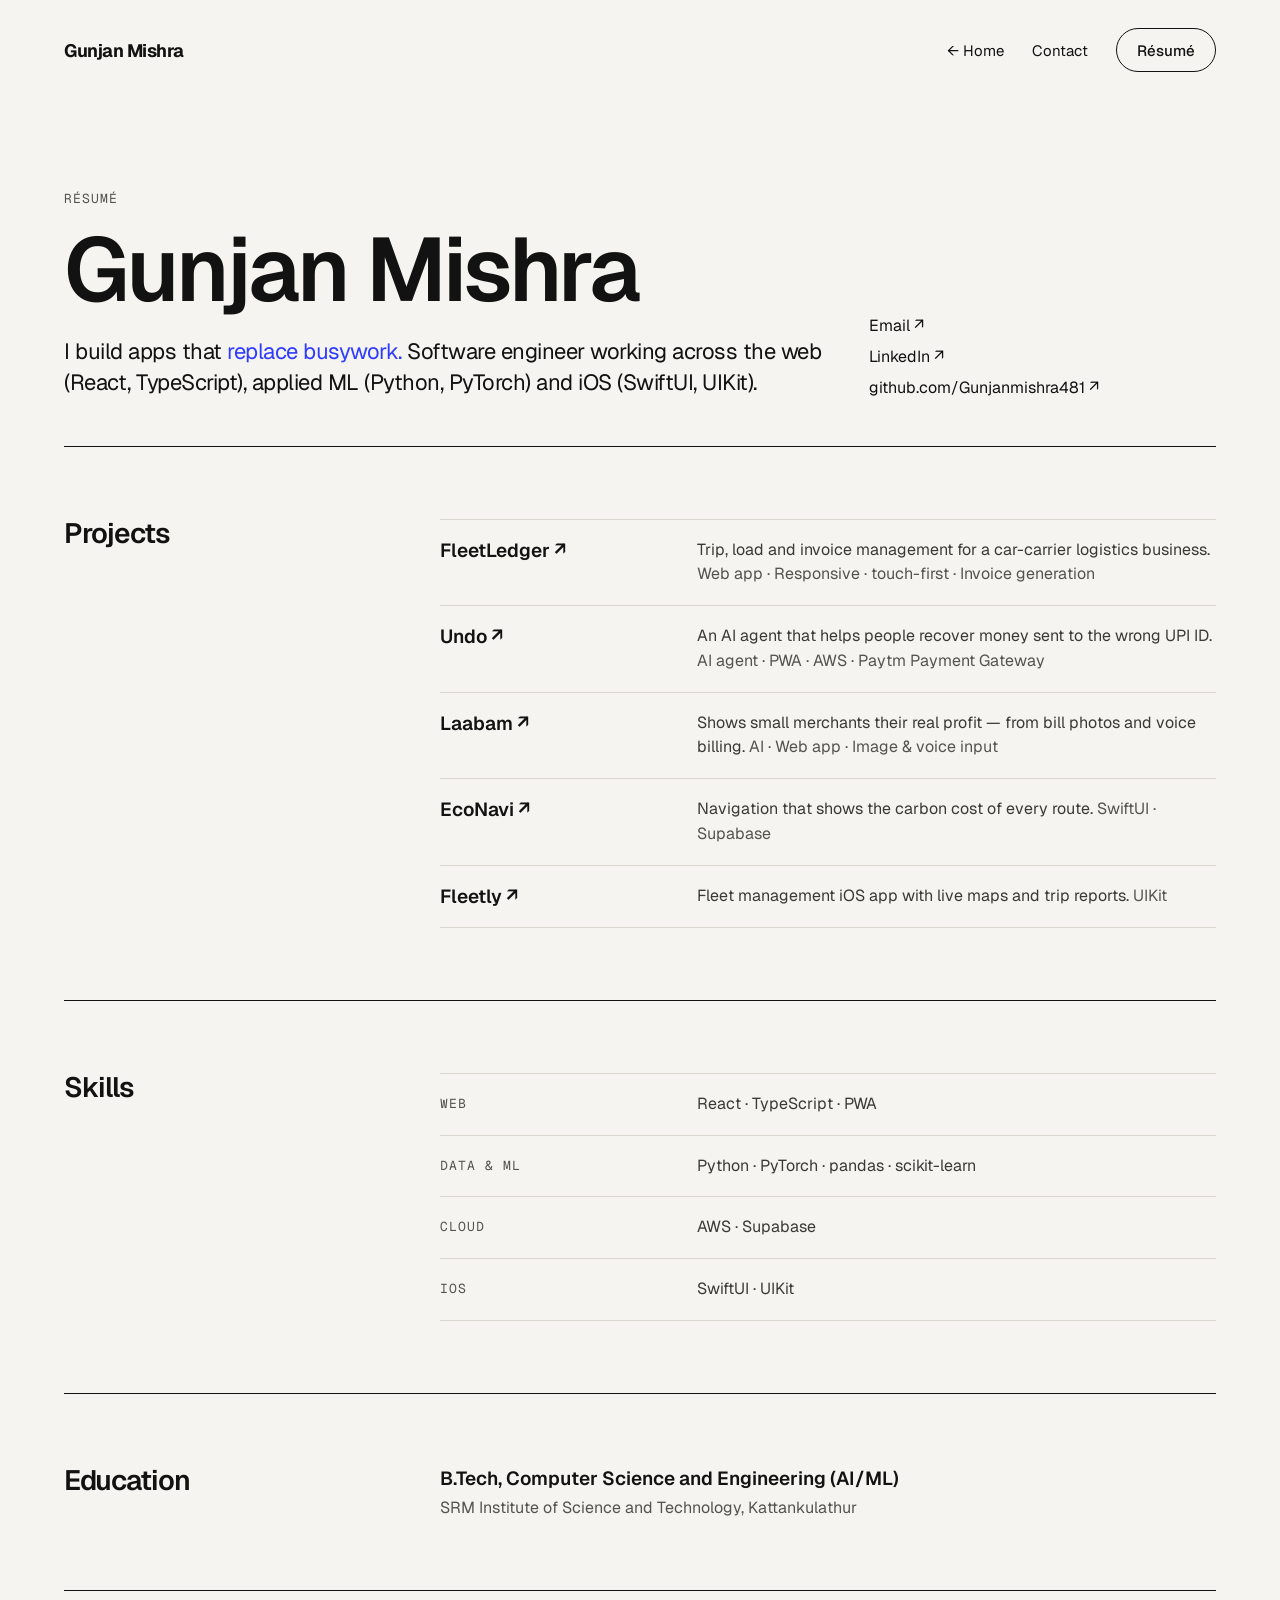
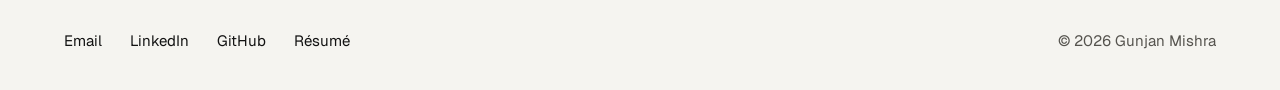
==== resume.html @ c0fad9af "Redesign portfolio: editorial index layout Co-Authored-By: Claude Opus 5.5 <noreply@anthropic.com>" ====
<!doctype html>
<html lang="en">
<head>
<meta charset="utf-8">
<meta name="viewport" content="width=device-width, initial-scale=1">
<title>Résumé — Gunjan Mishra</title>
<meta name="description" content="Gunjan Mishra — software engineer. I build apps that replace busywork: web, applied ML and iOS.">
<meta property="og:title" content="Résumé — Gunjan Mishra">
<meta property="og:description" content="Gunjan Mishra — software engineer. I build apps that replace busywork: web, applied ML and iOS.">
<meta property="og:type" content="website">
<meta name="theme-color" content="#F5F4F0">
<link rel="icon" href="favicon.svg" type="image/svg+xml">
<link rel="preconnect" href="https://fonts.googleapis.com">
<link rel="preconnect" href="https://fonts.gstatic.com" crossorigin>
<link href="https://fonts.googleapis.com/css2?family=Geist:wght@400;500;600;700&amp;family=Geist+Mono:wght@400;500&amp;display=swap" rel="stylesheet">
<link rel="stylesheet" href="styles.css">
</head>
<body>
<a class="skip" href="#main">Skip to content</a>
<div class="wrap">
<header class="site-header">
<a class="brand" href="index.html">Gunjan Mishra</a>
<nav class="nav" aria-label="Primary">
<a href="index.html#work">← Home</a>
<a href="mailto:gunjanmishra1415@gmail.com">Contact</a>
<a class="pill" href="resume.html">Résumé</a>
</nav>
</header>
<main id="main">
<section class="r-hero">
<div>
<p class="mono">Résumé</p>
<h1>Gunjan Mishra</h1>
<p class="lede">I build apps that <span class="accent">replace busywork.</span> Software engineer working across the web (React, TypeScript), applied ML (Python, PyTorch) and iOS (SwiftUI, UIKit).</p>
</div>
<div class="r-links"><a href="mailto:gunjanmishra1415@gmail.com">Email ↗</a><a href="https://www.linkedin.com/in/gunjan-mishra-9954a3242/" target="_blank" rel="me noopener">LinkedIn ↗</a><a href="https://github.com/Gunjanmishra481" target="_blank" rel="me noopener">github.com/Gunjanmishra481 ↗</a></div>
</section>
<section class="split" aria-labelledby="rp"><h2 id="rp" style="font-size: 28px; letter-spacing: -1px">Projects</h2><div class="body r-list"><a href="projects/fleetledger.html"><span class="k">FleetLedger ↗</span><span class="v">Trip, load and invoice management for a car-carrier logistics business. <small>Web app · Responsive · touch-first · Invoice generation</small></span></a><a href="projects/undo.html"><span class="k">Undo ↗</span><span class="v">An AI agent that helps people recover money sent to the wrong UPI ID. <small>AI agent · PWA · AWS · Paytm Payment Gateway</small></span></a><a href="projects/laabam.html"><span class="k">Laabam ↗</span><span class="v">Shows small merchants their real profit — from bill photos and voice billing. <small>AI · Web app · Image &amp; voice input</small></span></a><a href="projects/econavi.html"><span class="k">EcoNavi ↗</span><span class="v">Navigation that shows the carbon cost of every route. <small>SwiftUI · Supabase</small></span></a><a href="projects/fleetly.html"><span class="k">Fleetly ↗</span><span class="v">Fleet management iOS app with live maps and trip reports. <small>UIKit</small></span></a></div></section>
<section class="split" aria-labelledby="rs"><h2 id="rs" style="font-size: 28px; letter-spacing: -1px">Skills</h2><div class="body r-list"><div class="row"><span class="mono k">Web</span><span class="v">React · TypeScript · PWA</span></div><div class="row"><span class="mono k">Data &amp; ML</span><span class="v">Python · PyTorch · pandas · scikit-learn</span></div><div class="row"><span class="mono k">Cloud</span><span class="v">AWS · Supabase</span></div><div class="row"><span class="mono k">iOS</span><span class="v">SwiftUI · UIKit</span></div></div></section>
<section class="split" aria-labelledby="re"><h2 id="re" style="font-size: 28px; letter-spacing: -1px">Education</h2><div class="body"><p style="margin: 0; font-size: 19px; font-weight: 600">B.Tech, Computer Science and Engineering (AI/ML)</p><p style="margin: 6px 0 0; font-size: 16px; color: var(--muted)">SRM Institute of Science and Technology, Kattankulathur</p></div></section>
</main>
<footer class="foot rule">
<nav aria-label="Elsewhere"><a href="mailto:gunjanmishra1415@gmail.com">Email</a><a href="https://www.linkedin.com/in/gunjan-mishra-9954a3242/" rel="me noopener" target="_blank">LinkedIn</a><a href="https://github.com/Gunjanmishra481" rel="me noopener" target="_blank">GitHub</a><a href="resume.html">Résumé</a></nav>
<span class="copy">© 2026 Gunjan Mishra</span>
</footer>
</div>
</body>
</html>
---- styles.css ----
/* Gunjan Mishra — portfolio (Index direction) */
:root {
  --bg: #F5F4F0;
  --ink: #121212;
  --ink-2: #3A3935;
  --muted: #55534E;
  --line: #D9D6CE;
  --accent: #2F3BFF;
  --wrap: 1280px;
  --pad: clamp(20px, 5vw, 64px);
  --mono: 'Geist Mono', ui-monospace, SFMono-Regular, Menlo, monospace;
}

*, *::before, *::after { box-sizing: border-box; }
html { scroll-behavior: smooth; -webkit-text-size-adjust: 100%; }
@media (prefers-reduced-motion: reduce) { html { scroll-behavior: auto; } * { transition: none !important; } }

body {
  margin: 0;
  background: var(--bg);
  color: var(--ink);
  font-family: 'Geist', system-ui, -apple-system, 'Segoe UI', sans-serif;
  -webkit-font-smoothing: antialiased;
  text-rendering: optimizeLegibility;
}

a { color: inherit; text-decoration: none; transition: color .2s ease, background-color .2s ease, border-color .2s ease; }
a:hover { color: var(--accent); }
:focus-visible { outline: 2px solid var(--accent); outline-offset: 3px; border-radius: 2px; }
::selection { background: var(--accent); color: #fff; }

.skip { position: absolute; left: -9999px; top: 12px; padding: 10px 16px; background: var(--ink); color: #fff; z-index: 10; }
.skip:focus { left: 12px; }

.wrap { max-width: var(--wrap); margin: 0 auto; padding: 0 var(--pad); }
.mono { font-family: var(--mono); font-size: 13px; text-transform: uppercase; letter-spacing: 1px; color: var(--muted); }
.accent { color: var(--accent); }

/* Header */
.site-header { display: flex; flex-wrap: wrap; justify-content: space-between; align-items: center; gap: 16px; padding: 28px 0; }
.brand { font-weight: 700; font-size: 18px; letter-spacing: -0.5px; }
.nav { display: flex; flex-wrap: wrap; gap: 8px 28px; align-items: center; font-size: 15px; }
.pill { display: inline-flex; align-items: center; min-height: 44px; padding: 0 20px; border: 1px solid var(--ink); border-radius: 999px; font-size: 15px; font-weight: 500; }
.pill:hover { background: var(--ink); color: var(--bg); }
.pill.solid { background: var(--accent); border-color: var(--accent); color: #fff; }
.pill.solid:hover { background: var(--ink); border-color: var(--ink); color: #fff; }

/* Hero */
.hero { padding: clamp(48px, 9vw, 120px) 0 clamp(48px, 7vw, 96px); }
.hero .mono { display: flex; flex-wrap: wrap; gap: 12px 32px; margin: 0 0 28px; }
.display { margin: 0; font-size: clamp(64px, 12vw, 184px); line-height: .9; font-weight: 600; letter-spacing: -0.035em; }
.hero-foot { display: flex; flex-wrap: wrap; gap: 32px 64px; margin-top: clamp(40px, 6vw, 72px); align-items: flex-end; }
.lede { flex: 2 1 480px; margin: 0; max-width: 820px; font-size: clamp(22px, 2.4vw, 32px); line-height: 1.3; letter-spacing: -0.5px; }
.hero-meta { flex: 1 1 220px; font-size: 15px; line-height: 1.6; color: var(--muted); margin: 0; }

/* Section heading row */
.sec-head { display: flex; justify-content: space-between; align-items: baseline; margin-bottom: 8px; }
.sec-head h2 { margin: 0; font-family: var(--mono); font-size: 15px; font-weight: 500; text-transform: uppercase; letter-spacing: 1px; }

/* Work index */
.work { padding: 48px 0 80px; }
.index { list-style: none; margin: 0; padding: 0; }
.index li:last-child a { border-bottom: 1px solid var(--line); }
.index a { display: flex; flex-wrap: wrap; gap: 16px 32px; align-items: baseline; padding: 28px 20px; margin: 0 -20px; border-top: 1px solid var(--line); border-radius: 4px; }
.index li:first-child a { border-top-color: var(--line); }
.index a:hover, .index a:focus-visible { background: var(--accent); color: #fff; border-top-color: var(--accent); }
.index a:hover *, .index a:focus-visible * { color: #fff; }
.index .num { flex: 0 0 48px; font-family: var(--mono); font-size: 13px; color: var(--muted); }
.index .name { flex: 1 1 260px; font-size: clamp(32px, 3.4vw, 48px); font-weight: 600; letter-spacing: -1.5px; }
.index .name::after { content: ' ↗'; opacity: 0; transition: opacity .2s ease; }
.index a:hover .name::after { opacity: 1; }
.index .desc { flex: 2 1 360px; font-size: 17px; line-height: 1.5; color: var(--ink-2); }
.index .meta { flex: 1 1 200px; text-align: right; font-family: var(--mono); font-size: 13px; line-height: 1.7; color: var(--muted); }

/* Split sections */
.split { display: flex; flex-wrap: wrap; gap: 32px 64px; padding: 72px 0; border-top: 1px solid var(--ink); }
.split > h2 { flex: 1 1 240px; margin: 0; font-size: clamp(32px, 4vw, 56px); font-weight: 600; letter-spacing: -2px; line-height: 1; }
.split > .body { flex: 3 1 560px; min-width: 0; }

.kit { display: grid; grid-template-columns: repeat(auto-fit, minmax(140px, 1fr)); gap: 32px; }
.kit h3 { margin: 0 0 12px; font-family: var(--mono); font-size: 13px; font-weight: 500; text-transform: uppercase; letter-spacing: 1px; color: var(--muted); }
.kit p { margin: 0; font-size: 18px; line-height: 1.7; }

/* Footer / contact */
.contact { padding: clamp(64px, 9vw, 120px) 0 40px; border-top: 1px solid var(--ink); }
.big-link { display: inline-block; font-size: clamp(56px, 10vw, 152px); font-weight: 600; letter-spacing: -0.035em; line-height: .95; }
.foot { display: flex; flex-wrap: wrap; justify-content: space-between; align-items: center; gap: 24px; padding: 40px 0; font-size: 15px; }
.foot nav { display: flex; flex-wrap: wrap; gap: 8px 28px; }
.foot .copy { color: var(--muted); }
.contact .foot { margin-top: 64px; padding-bottom: 0; }
.rule { border-top: 1px solid var(--ink); }

/* Project page */
.p-hero { padding: clamp(40px, 7vw, 96px) 0 48px; }
.p-hero .display { font-size: clamp(56px, 10vw, 152px); }
.p-hero .lede { margin-top: 32px; }
.actions { display: flex; flex-wrap: wrap; gap: 12px; margin-top: 40px; }
.facts { display: flex; flex-wrap: wrap; gap: 32px; padding: 32px 0; border-top: 1px solid var(--ink); border-bottom: 1px solid var(--line); margin: 0; }
.facts div { flex: 1 1 200px; }
.facts dt { margin: 0 0 8px; }
.facts dd { margin: 0; font-size: 17px; line-height: 1.5; }
.cover { margin: 56px 0; min-height: clamp(260px, 38vw, 560px); border-radius: 8px; padding: clamp(28px, 5vw, 64px); display: flex; flex-direction: column; justify-content: space-between; gap: 32px; overflow: hidden; }
.cover .cover-name { font-size: clamp(48px, 10.5vw, 160px); overflow-wrap: anywhere; font-weight: 600; letter-spacing: -0.04em; line-height: .85; }
.cover .chips { display: flex; flex-wrap: wrap; gap: 8px; }
.cover .chips span { padding: 8px 14px; border-radius: 999px; background: rgba(255,255,255,.7); font-family: var(--mono); font-size: 12px; text-transform: uppercase; letter-spacing: 1px; }
.prose { margin: 0; font-size: 21px; line-height: 1.6; color: var(--ink-2); }
.steps { list-style: none; margin: 0; padding: 0; border-bottom: 1px solid var(--line); font-size: 19px; line-height: 1.55; }
.steps li { display: flex; gap: 24px; padding: 20px 0; border-top: 1px solid var(--line); }
.steps .mono { flex: 0 0 32px; padding-top: 4px; }
.outcome { margin: 0; font-size: clamp(24px, 2.6vw, 34px); line-height: 1.3; letter-spacing: -0.5px; }
.next { display: block; padding: 56px 0 72px; border-top: 1px solid var(--ink); }
.next .mono { display: block; margin-bottom: 16px; }
.next .next-name { display: block; font-size: clamp(48px, 8vw, 120px); font-weight: 600; letter-spacing: -0.035em; line-height: .95; }

/* Résumé */
.r-hero { padding: clamp(40px, 6vw, 80px) 0 48px; display: flex; flex-wrap: wrap; justify-content: space-between; align-items: flex-end; gap: 32px; }
.r-hero > div:first-child { flex: 2 1 520px; }
.r-hero h1 { margin: 20px 0 0; font-size: clamp(48px, 7vw, 96px); line-height: .95; font-weight: 600; letter-spacing: -3px; }
.r-hero p.lede { margin-top: 24px; font-size: 22px; line-height: 1.4; }
.r-links { flex: 1 1 220px; display: flex; flex-direction: column; gap: 10px; font-size: 16px; }
.r-list { border-bottom: 1px solid var(--line); }
.r-list a, .r-list .row { display: flex; flex-wrap: wrap; gap: 6px 24px; padding: 18px 0; border-top: 1px solid var(--line); }
.r-list .k { flex: 1 1 200px; font-size: 19px; font-weight: 600; }
.r-list .v { flex: 3 1 420px; font-size: 16px; line-height: 1.55; color: var(--ink-2); }
.r-list .v small { color: var(--muted); font-size: 16px; }
.r-list .mono.k { font-size: 13px; font-weight: 400; padding-top: 3px; }

@media (max-width: 720px) {
  .index .meta { text-align: left; }
  .display { letter-spacing: -0.03em; }
  .index a { margin: 0 -12px; padding: 24px 12px; }
}

@media print {
  body { background: #fff; }
  .site-header nav, .contact .big-link, .next, .actions { display: none; }
}
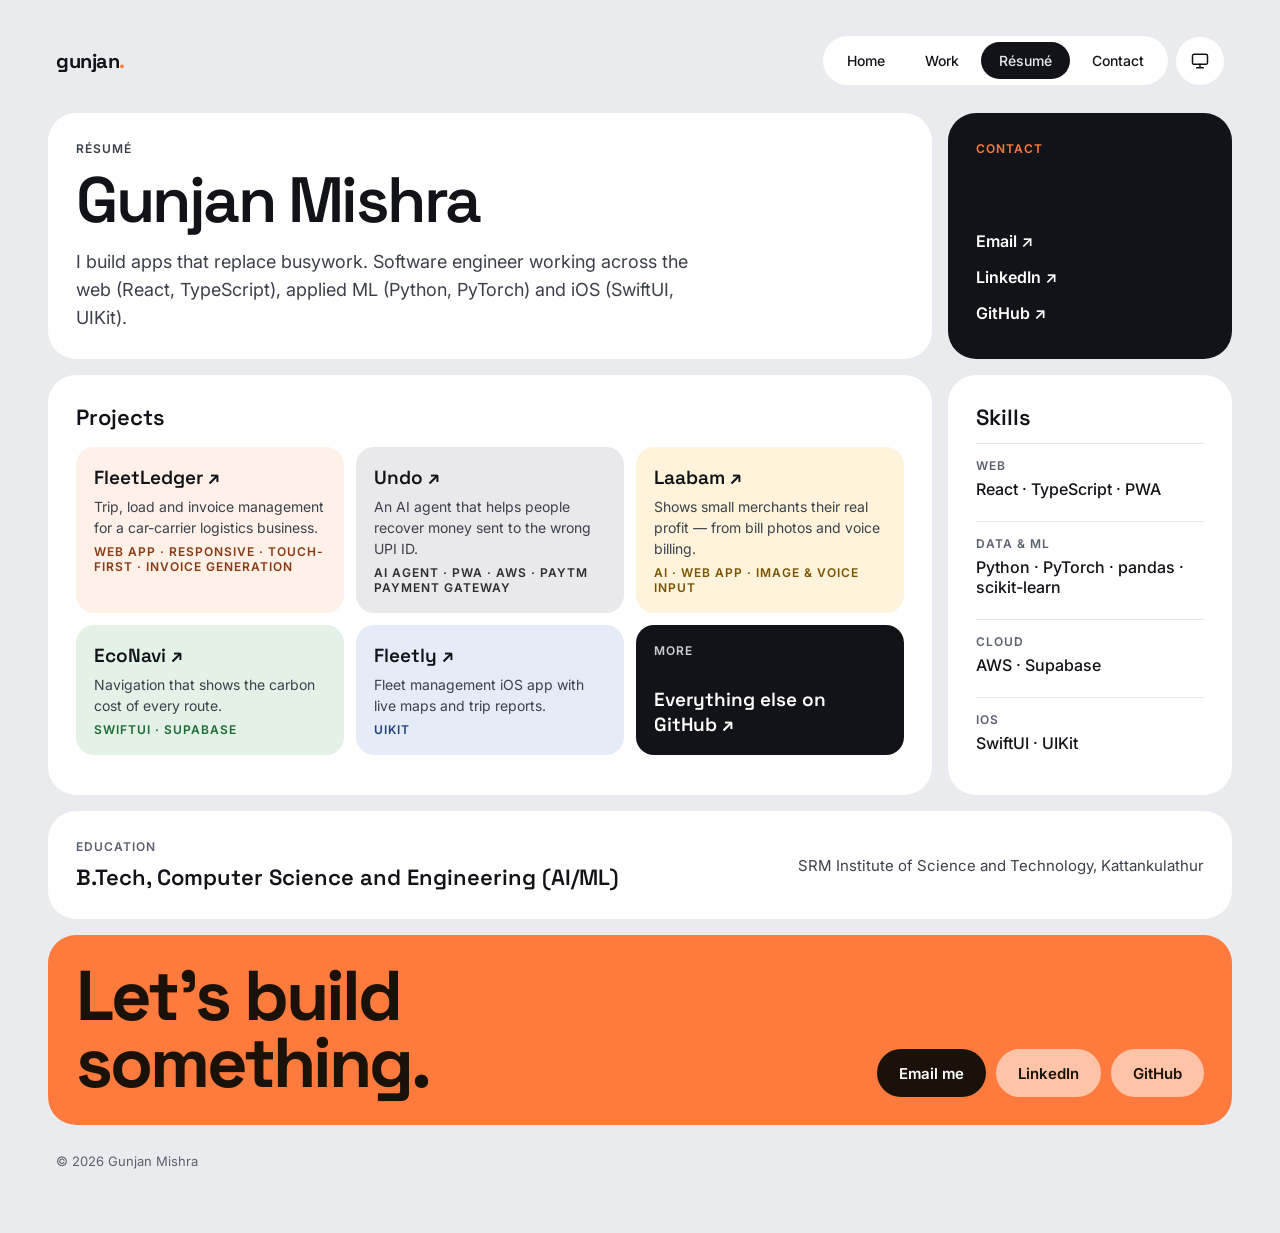
==== commit af92fa27: "Replace portfolio with Bento design + dark/system theme Co-Authored-By: Claude Opus 5.5 <noreply@ant" ====
--- a/resume.html
+++ b/resume.html
@@ -1,5 +1,5 @@
 <!doctype html>
-<html lang="en">
+<html lang="en" data-theme="light" data-theme-pref="system">
 <head>
 <meta charset="utf-8">
 <meta name="viewport" content="width=device-width, initial-scale=1">
@@ -8,41 +8,60 @@
 <meta property="og:title" content="Résumé — Gunjan Mishra">
 <meta property="og:description" content="Gunjan Mishra — software engineer. I build apps that replace busywork: web, applied ML and iOS.">
 <meta property="og:type" content="website">
-<meta name="theme-color" content="#F5F4F0">
+<meta name="theme-color" content="#E9EBEF">
 <link rel="icon" href="favicon.svg" type="image/svg+xml">
+<script src="theme.js"></script>
 <link rel="preconnect" href="https://fonts.googleapis.com">
 <link rel="preconnect" href="https://fonts.gstatic.com" crossorigin>
-<link href="https://fonts.googleapis.com/css2?family=Geist:wght@400;500;600;700&amp;family=Geist+Mono:wght@400;500&amp;display=swap" rel="stylesheet">
+<link href="https://fonts.googleapis.com/css2?family=Space+Grotesk:wght@500;600;700&amp;family=Inter:wght@400;500;600&amp;display=swap" rel="stylesheet">
 <link rel="stylesheet" href="styles.css">
 </head>
 <body>
 <a class="skip" href="#main">Skip to content</a>
 <div class="wrap">
 <header class="site-header">
-<a class="brand" href="index.html">Gunjan Mishra</a>
-<nav class="nav" aria-label="Primary">
-<a href="index.html#work">← Home</a>
-<a href="mailto:gunjanmishra1415@gmail.com">Contact</a>
-<a class="pill" href="resume.html">Résumé</a>
-</nav>
+<a class="brand" href="index.html">gunjan<span>.</span></a>
+<div class="header-right">
+<nav class="nav" aria-label="Primary"><a href="index.html">Home</a><a href="index.html#work">Work</a><a href="resume.html" aria-current="page">Résumé</a><a href="#contact">Contact</a></nav>
+<button class="theme-btn" type="button" aria-label="Change theme"><svg class="i-sys" aria-hidden="true" viewBox="0 0 24 24" fill="none" stroke="currentColor" stroke-width="1.8" stroke-linecap="round" stroke-linejoin="round"><rect x="3" y="4" width="18" height="12" rx="2"/><path d="M8 20h8M12 16v4"/></svg><svg class="i-sun" aria-hidden="true" viewBox="0 0 24 24" fill="none" stroke="currentColor" stroke-width="1.8" stroke-linecap="round"><circle cx="12" cy="12" r="4"/><path d="M12 2v2M12 20v2M4.9 4.9l1.4 1.4M17.7 17.7l1.4 1.4M2 12h2M20 12h2M4.9 19.1l1.4-1.4M17.7 6.3l1.4-1.4"/></svg><svg class="i-moon" aria-hidden="true" viewBox="0 0 24 24" fill="none" stroke="currentColor" stroke-width="1.8" stroke-linecap="round" stroke-linejoin="round"><path d="M20 14.5A8 8 0 1 1 9.5 4a6.5 6.5 0 0 0 10.5 10.5z"/></svg></button>
+</div>
 </header>
-<main id="main">
-<section class="r-hero">
-<div>
-<p class="mono">Résumé</p>
-<h1>Gunjan Mishra</h1>
-<p class="lede">I build apps that <span class="accent">replace busywork.</span> Software engineer working across the web (React, TypeScript), applied ML (Python, PyTorch) and iOS (SwiftUI, UIKit).</p>
+<main id="main" class="bento">
+
+<section class="tile r-hero c3">
+<div><p class="label">Résumé</p><h1>Gunjan Mishra</h1><p>I build apps that replace busywork. Software engineer working across the web (React, TypeScript), applied ML (Python, PyTorch) and iOS (SwiftUI, UIKit).</p></div>
+</section>
+
+<div class="tile inv between r-links">
+<p class="label">Contact</p>
+<div><a href="mailto:gunjanmishra1415@gmail.com">Email ↗</a><a href="https://www.linkedin.com/in/gunjan-mishra-9954a3242/" target="_blank" rel="noopener">LinkedIn ↗</a><a href="https://github.com/Gunjanmishra481" target="_blank" rel="noopener">GitHub ↗</a></div>
 </div>
-<div class="r-links"><a href="mailto:gunjanmishra1415@gmail.com">Email ↗</a><a href="https://www.linkedin.com/in/gunjan-mishra-9954a3242/" target="_blank" rel="me noopener">LinkedIn ↗</a><a href="https://github.com/Gunjanmishra481" target="_blank" rel="me noopener">github.com/Gunjanmishra481 ↗</a></div>
+
+<section class="tile c3" aria-labelledby="rp" style="gap: 16px">
+<h2 class="r-h2" id="rp">Projects</h2>
+<div class="r-projects"><a class="t-fleetledger" href="projects/fleetledger.html"><b>FleetLedger ↗</b><span>Trip, load and invoice management for a car-carrier logistics business.</span><small>Web app · Responsive · touch-first · Invoice generation</small></a><a class="t-undo" href="projects/undo.html"><b>Undo ↗</b><span>An AI agent that helps people recover money sent to the wrong UPI ID.</span><small>AI agent · PWA · AWS · Paytm Payment Gateway</small></a><a class="t-laabam" href="projects/laabam.html"><b>Laabam ↗</b><span>Shows small merchants their real profit — from bill photos and voice billing.</span><small>AI · Web app · Image &amp; voice input</small></a><a class="t-econavi" href="projects/econavi.html"><b>EcoNavi ↗</b><span>Navigation that shows the carbon cost of every route.</span><small>SwiftUI · Supabase</small></a><a class="t-fleetly" href="projects/fleetly.html"><b>Fleetly ↗</b><span>Fleet management iOS app with live maps and trip reports.</span><small>UIKit</small></a><a class="more" href="https://github.com/Gunjanmishra481" target="_blank" rel="noopener"><small>More</small><b>Everything else on GitHub ↗</b></a></div>
 </section>
-<section class="split" aria-labelledby="rp"><h2 id="rp" style="font-size: 28px; letter-spacing: -1px">Projects</h2><div class="body r-list"><a href="projects/fleetledger.html"><span class="k">FleetLedger ↗</span><span class="v">Trip, load and invoice management for a car-carrier logistics business. <small>Web app · Responsive · touch-first · Invoice generation</small></span></a><a href="projects/undo.html"><span class="k">Undo ↗</span><span class="v">An AI agent that helps people recover money sent to the wrong UPI ID. <small>AI agent · PWA · AWS · Paytm Payment Gateway</small></span></a><a href="projects/laabam.html"><span class="k">Laabam ↗</span><span class="v">Shows small merchants their real profit — from bill photos and voice billing. <small>AI · Web app · Image &amp; voice input</small></span></a><a href="projects/econavi.html"><span class="k">EcoNavi ↗</span><span class="v">Navigation that shows the carbon cost of every route. <small>SwiftUI · Supabase</small></span></a><a href="projects/fleetly.html"><span class="k">Fleetly ↗</span><span class="v">Fleet management iOS app with live maps and trip reports. <small>UIKit</small></span></a></div></section>
-<section class="split" aria-labelledby="rs"><h2 id="rs" style="font-size: 28px; letter-spacing: -1px">Skills</h2><div class="body r-list"><div class="row"><span class="mono k">Web</span><span class="v">React · TypeScript · PWA</span></div><div class="row"><span class="mono k">Data &amp; ML</span><span class="v">Python · PyTorch · pandas · scikit-learn</span></div><div class="row"><span class="mono k">Cloud</span><span class="v">AWS · Supabase</span></div><div class="row"><span class="mono k">iOS</span><span class="v">SwiftUI · UIKit</span></div></div></section>
-<section class="split" aria-labelledby="re"><h2 id="re" style="font-size: 28px; letter-spacing: -1px">Education</h2><div class="body"><p style="margin: 0; font-size: 19px; font-weight: 600">B.Tech, Computer Science and Engineering (AI/ML)</p><p style="margin: 6px 0 0; font-size: 16px; color: var(--muted)">SRM Institute of Science and Technology, Kattankulathur</p></div></section>
+
+<section class="tile" aria-labelledby="rs" style="gap: 8px">
+<h2 class="r-h2" id="rs" style="margin-bottom: 4px">Skills</h2>
+<div class="skill"><p class="label">Web</p><span>React · TypeScript · PWA</span></div><div class="skill"><p class="label">Data &amp; ML</p><span>Python · PyTorch · pandas · scikit-learn</span></div><div class="skill"><p class="label">Cloud</p><span>AWS · Supabase</span></div><div class="skill"><p class="label">iOS</p><span>SwiftUI · UIKit</span></div>
+</section>
+
+<section class="tile edu c4" aria-label="Education">
+<div><p class="label">Education</p><p>B.Tech, Computer Science and Engineering (AI/ML)</p></div>
+<p class="where">SRM Institute of Science and Technology, Kattankulathur</p>
+</section>
+
+<section class="tile accent contact c4" id="contact" aria-label="Contact">
+<h2>Let's build<br>something.</h2>
+<div class="btns">
+<a class="btn primary" href="mailto:gunjanmishra1415@gmail.com">Email me</a>
+<a class="btn ghost" href="https://www.linkedin.com/in/gunjan-mishra-9954a3242/" target="_blank" rel="noopener">LinkedIn</a>
+<a class="btn ghost" href="https://github.com/Gunjanmishra481" target="_blank" rel="noopener">GitHub</a>
+</div>
+</section>
 </main>
-<footer class="foot rule">
-<nav aria-label="Elsewhere"><a href="mailto:gunjanmishra1415@gmail.com">Email</a><a href="https://www.linkedin.com/in/gunjan-mishra-9954a3242/" rel="me noopener" target="_blank">LinkedIn</a><a href="https://github.com/Gunjanmishra481" rel="me noopener" target="_blank">GitHub</a><a href="resume.html">Résumé</a></nav>
-<span class="copy">© 2026 Gunjan Mishra</span>
-</footer>
+<p class="copy">© 2026 Gunjan Mishra</p>
 </div>
 </body>
 </html>
--- a/styles.css
+++ b/styles.css
@@ -1,137 +1,235 @@
-/* Gunjan Mishra — portfolio (Index direction) */
+/* Gunjan Mishra — portfolio (Bento) */
 :root {
-  --bg: #F5F4F0;
-  --ink: #121212;
-  --ink-2: #3A3935;
-  --muted: #55534E;
-  --line: #D9D6CE;
-  --accent: #2F3BFF;
+  color-scheme: light;
+  --bg: #E9EBEF;
+  --tile: #FFFFFF;
+  --ink: #111318;
+  --ink-2: #3B404A;
+  --muted: #5B616E;
+  --soft: #F1F2F5;
+  --line: #E4E6EA;
+  --inv: #111318;
+  --inv-ink: #FFFFFF;
+  --inv-2: #C9CDD5;
+  --accent: #FF7A3D;
+  --on-accent: #1A1208;
+  --hover: #B93A0B;
+  --mock: #F4F5F7;
+  --mock-bar: #FFFFFF;
+  --mock-sq: #DDE0E6;
+  --chip: rgba(255,255,255,.75);
+  --ghost: rgba(255,255,255,.55);
   --wrap: 1280px;
-  --pad: clamp(20px, 5vw, 64px);
-  --mono: 'Geist Mono', ui-monospace, SFMono-Regular, Menlo, monospace;
-}
+  --sg: 'Space Grotesk', system-ui, sans-serif;
+}
+:root[data-theme="dark"] {
+  color-scheme: dark;
+  --bg: #0B0D10;
+  --tile: #16191E;
+  --ink: #F2F4F7;
+  --ink-2: #C3C8D0;
+  --muted: #959CA8;
+  --soft: #22262D;
+  --line: #262A31;
+  --inv: #262B33;
+  --inv-ink: #FFFFFF;
+  --inv-2: #C3C8D0;
+  --hover: #FF9A66;
+  --mock: #1E2228;
+  --mock-bar: #2A2F37;
+  --mock-sq: #343A44;
+  --chip: rgba(255,255,255,.08);
+  --ghost: rgba(26,18,8,.12);
+}
+
+/* Project / toolkit tints */
+.t-fleetledger { --tint: #FFF1E8; --tink: #8A3A12; }
+.t-undo        { --tint: #E9E9EC; --tink: #2B2D33; }
+.t-laabam      { --tint: #FFF4DB; --tink: #7A5200; }
+.t-econavi     { --tint: #E3F1E6; --tink: #1D6B36; }
+.t-fleetly     { --tint: #E6ECF7; --tink: #22427A; }
+.t-ml          { --tint: #EEEAFB; --tink: #4B3399; --icon: #7C5CE0; }
+.t-cloud       { --tint: #E4F1FB; --tink: #1C5487; --icon: #2B7BC4; }
+.t-ios         { --tint: #F1F2F5; --tink: #3B404A; --icon: #5B616E; }
+.t-web         { --tint: #FFF1E8; --tink: #8A3A12; --icon: var(--accent); }
+:root[data-theme="dark"] .t-fleetledger { --tint: #2A1C14; --tink: #FFB48A; }
+:root[data-theme="dark"] .t-undo        { --tint: #22252B; --tink: #D5D8DE; }
+:root[data-theme="dark"] .t-laabam      { --tint: #2A2412; --tink: #F5CD6E; }
+:root[data-theme="dark"] .t-econavi     { --tint: #14261A; --tink: #86D49C; }
+:root[data-theme="dark"] .t-fleetly     { --tint: #172033; --tink: #9DB8F0; }
+:root[data-theme="dark"] .t-ml          { --tint: #211C33; --tink: #BFAEF5; }
+:root[data-theme="dark"] .t-cloud       { --tint: #132433; --tink: #8CC4F0; }
+:root[data-theme="dark"] .t-ios         { --tint: #22262D; --tink: #C3C8D0; }
+:root[data-theme="dark"] .t-web         { --tint: #2A1C14; --tink: #FFB48A; }
 
 *, *::before, *::after { box-sizing: border-box; }
-html { scroll-behavior: smooth; -webkit-text-size-adjust: 100%; }
-@media (prefers-reduced-motion: reduce) { html { scroll-behavior: auto; } * { transition: none !important; } }
-
+html { -webkit-text-size-adjust: 100%; }
 body {
   margin: 0;
   background: var(--bg);
   color: var(--ink);
-  font-family: 'Geist', system-ui, -apple-system, 'Segoe UI', sans-serif;
+  font-family: 'Inter', system-ui, -apple-system, 'Segoe UI', sans-serif;
   -webkit-font-smoothing: antialiased;
-  text-rendering: optimizeLegibility;
-}
-
-a { color: inherit; text-decoration: none; transition: color .2s ease, background-color .2s ease, border-color .2s ease; }
-a:hover { color: var(--accent); }
-:focus-visible { outline: 2px solid var(--accent); outline-offset: 3px; border-radius: 2px; }
-::selection { background: var(--accent); color: #fff; }
-
-.skip { position: absolute; left: -9999px; top: 12px; padding: 10px 16px; background: var(--ink); color: #fff; z-index: 10; }
+  transition: background-color .25s ease, color .25s ease;
+}
+@media (prefers-reduced-motion: reduce) { * { transition: none !important; } }
+a { color: inherit; text-decoration: none; }
+:focus-visible { outline: 2px solid var(--accent); outline-offset: 3px; border-radius: 8px; }
+::selection { background: var(--accent); color: var(--on-accent); }
+.skip { position: absolute; left: -9999px; top: 12px; padding: 10px 16px; background: var(--inv); color: var(--inv-ink); border-radius: 999px; z-index: 10; }
 .skip:focus { left: 12px; }
 
-.wrap { max-width: var(--wrap); margin: 0 auto; padding: 0 var(--pad); }
-.mono { font-family: var(--mono); font-size: 13px; text-transform: uppercase; letter-spacing: 1px; color: var(--muted); }
-.accent { color: var(--accent); }
+.wrap { max-width: var(--wrap); margin: 0 auto; padding: 24px clamp(16px, 4vw, 48px) 64px; }
 
 /* Header */
-.site-header { display: flex; flex-wrap: wrap; justify-content: space-between; align-items: center; gap: 16px; padding: 28px 0; }
-.brand { font-weight: 700; font-size: 18px; letter-spacing: -0.5px; }
-.nav { display: flex; flex-wrap: wrap; gap: 8px 28px; align-items: center; font-size: 15px; }
-.pill { display: inline-flex; align-items: center; min-height: 44px; padding: 0 20px; border: 1px solid var(--ink); border-radius: 999px; font-size: 15px; font-weight: 500; }
-.pill:hover { background: var(--ink); color: var(--bg); }
-.pill.solid { background: var(--accent); border-color: var(--accent); color: #fff; }
-.pill.solid:hover { background: var(--ink); border-color: var(--ink); color: #fff; }
-
-/* Hero */
-.hero { padding: clamp(48px, 9vw, 120px) 0 clamp(48px, 7vw, 96px); }
-.hero .mono { display: flex; flex-wrap: wrap; gap: 12px 32px; margin: 0 0 28px; }
-.display { margin: 0; font-size: clamp(64px, 12vw, 184px); line-height: .9; font-weight: 600; letter-spacing: -0.035em; }
-.hero-foot { display: flex; flex-wrap: wrap; gap: 32px 64px; margin-top: clamp(40px, 6vw, 72px); align-items: flex-end; }
-.lede { flex: 2 1 480px; margin: 0; max-width: 820px; font-size: clamp(22px, 2.4vw, 32px); line-height: 1.3; letter-spacing: -0.5px; }
-.hero-meta { flex: 1 1 220px; font-size: 15px; line-height: 1.6; color: var(--muted); margin: 0; }
-
-/* Section heading row */
-.sec-head { display: flex; justify-content: space-between; align-items: baseline; margin-bottom: 8px; }
-.sec-head h2 { margin: 0; font-family: var(--mono); font-size: 15px; font-weight: 500; text-transform: uppercase; letter-spacing: 1px; }
-
-/* Work index */
-.work { padding: 48px 0 80px; }
-.index { list-style: none; margin: 0; padding: 0; }
-.index li:last-child a { border-bottom: 1px solid var(--line); }
-.index a { display: flex; flex-wrap: wrap; gap: 16px 32px; align-items: baseline; padding: 28px 20px; margin: 0 -20px; border-top: 1px solid var(--line); border-radius: 4px; }
-.index li:first-child a { border-top-color: var(--line); }
-.index a:hover, .index a:focus-visible { background: var(--accent); color: #fff; border-top-color: var(--accent); }
-.index a:hover *, .index a:focus-visible * { color: #fff; }
-.index .num { flex: 0 0 48px; font-family: var(--mono); font-size: 13px; color: var(--muted); }
-.index .name { flex: 1 1 260px; font-size: clamp(32px, 3.4vw, 48px); font-weight: 600; letter-spacing: -1.5px; }
-.index .name::after { content: ' ↗'; opacity: 0; transition: opacity .2s ease; }
-.index a:hover .name::after { opacity: 1; }
-.index .desc { flex: 2 1 360px; font-size: 17px; line-height: 1.5; color: var(--ink-2); }
-.index .meta { flex: 1 1 200px; text-align: right; font-family: var(--mono); font-size: 13px; line-height: 1.7; color: var(--muted); }
-
-/* Split sections */
-.split { display: flex; flex-wrap: wrap; gap: 32px 64px; padding: 72px 0; border-top: 1px solid var(--ink); }
-.split > h2 { flex: 1 1 240px; margin: 0; font-size: clamp(32px, 4vw, 56px); font-weight: 600; letter-spacing: -2px; line-height: 1; }
-.split > .body { flex: 3 1 560px; min-width: 0; }
-
-.kit { display: grid; grid-template-columns: repeat(auto-fit, minmax(140px, 1fr)); gap: 32px; }
-.kit h3 { margin: 0 0 12px; font-family: var(--mono); font-size: 13px; font-weight: 500; text-transform: uppercase; letter-spacing: 1px; color: var(--muted); }
-.kit p { margin: 0; font-size: 18px; line-height: 1.7; }
-
-/* Footer / contact */
-.contact { padding: clamp(64px, 9vw, 120px) 0 40px; border-top: 1px solid var(--ink); }
-.big-link { display: inline-block; font-size: clamp(56px, 10vw, 152px); font-weight: 600; letter-spacing: -0.035em; line-height: .95; }
-.foot { display: flex; flex-wrap: wrap; justify-content: space-between; align-items: center; gap: 24px; padding: 40px 0; font-size: 15px; }
-.foot nav { display: flex; flex-wrap: wrap; gap: 8px 28px; }
-.foot .copy { color: var(--muted); }
-.contact .foot { margin-top: 64px; padding-bottom: 0; }
-.rule { border-top: 1px solid var(--ink); }
+.site-header { display: flex; flex-wrap: wrap; justify-content: space-between; align-items: center; gap: 12px; padding: 12px 8px 28px; }
+.brand { font-family: var(--sg); font-weight: 700; font-size: 20px; letter-spacing: -0.5px; }
+.brand span { color: var(--accent); }
+.header-right { display: flex; align-items: center; gap: 8px; }
+.nav { display: flex; gap: 4px; padding: 6px; background: var(--tile); border-radius: 999px; font-size: 14px; font-weight: 500; }
+.nav a { padding: 10px 18px; border-radius: 999px; transition: background-color .2s ease; }
+.nav a:hover { background: var(--soft); }
+.nav a[aria-current="page"] { background: var(--ink); color: var(--bg); }
+.theme-btn { width: 48px; height: 48px; border: 0; border-radius: 50%; background: var(--tile); color: var(--ink); display: inline-flex; align-items: center; justify-content: center; cursor: pointer; transition: background-color .2s ease; }
+.theme-btn:hover { background: var(--soft); }
+.theme-btn svg { width: 20px; height: 20px; }
+.theme-btn .i-sun, .theme-btn .i-moon, .theme-btn .i-sys { display: none; }
+:root[data-theme-pref="light"] .theme-btn .i-sun,
+:root[data-theme-pref="dark"] .theme-btn .i-moon,
+:root[data-theme-pref="system"] .theme-btn .i-sys { display: block; }
+
+/* Grid */
+.bento { display: grid; grid-template-columns: repeat(4, minmax(0, 1fr)); grid-auto-flow: dense; gap: 16px; }
+.c2 { grid-column: span 2; } .c3 { grid-column: span 3; } .c4 { grid-column: span 4; }
+.tile { border-radius: 28px; padding: 28px; background: var(--tile); overflow: hidden; display: flex; flex-direction: column; gap: 20px; transition: background-color .25s ease, transform .2s ease; }
+a.tile:hover { transform: translateY(-2px); }
+.tile.between { justify-content: space-between; }
+.tile.inv { background: var(--inv); color: var(--inv-ink); }
+.tile.tinted { background: var(--tint); }
+.tile.accent { background: var(--accent); color: var(--on-accent); }
+
+.label { font-size: 12px; font-weight: 600; text-transform: uppercase; letter-spacing: 1px; color: var(--muted); margin: 0; }
+.tinted .label, .label.tinted-ink { color: var(--tink); }
+.inv .label, .label.accent-ink { color: var(--accent); }
+.h-tile { margin: 6px 0 0; font-family: var(--sg); font-size: 26px; font-weight: 600; letter-spacing: -0.5px; }
+.inv .h-tile { color: var(--inv-ink); }
+.body-sm { margin: 0; font-size: 14px; line-height: 1.55; color: var(--ink-2); }
+.tinted .body-sm { color: var(--ink-2); }
+.inv .body-sm { color: var(--inv-2); }
+
+.btns { display: flex; flex-wrap: wrap; gap: 10px; }
+.btn { display: inline-flex; align-items: center; min-height: 48px; padding: 0 22px; border-radius: 999px; font-weight: 600; font-size: 15px; transition: background-color .2s ease, color .2s ease; }
+.btn.primary { background: var(--ink); color: var(--bg); }
+.btn.primary:hover { background: var(--accent); color: var(--on-accent); }
+.btn.secondary { background: var(--soft); }
+.btn.secondary:hover { background: var(--accent); color: var(--on-accent); }
+.accent .btn.primary { background: var(--on-accent); color: #FFFFFF; }
+.accent .btn.ghost { background: rgba(255,255,255,.55); color: var(--on-accent); }
+.accent .btn.ghost:hover, .accent .btn.primary:hover { background: #FFFFFF; color: var(--on-accent); }
+
+/* Home: intro */
+.intro h1 { margin: 0; font-family: var(--sg); font-size: clamp(40px, 4.4vw, 62px); line-height: 1; letter-spacing: -2.5px; font-weight: 600; }
+.intro h1 span { color: var(--muted); }
+.intro p { margin: 24px 0 0; font-size: 17px; line-height: 1.6; color: var(--ink-2); max-width: 460px; }
+
+/* Home: FleetLedger feature */
+.feature-top { display: flex; justify-content: space-between; align-items: flex-start; gap: 16px; }
+.feature h2 { margin: 6px 0 0; font-family: var(--sg); font-size: 32px; font-weight: 600; letter-spacing: -1px; }
+.round { width: 44px; height: 44px; border-radius: 50%; background: var(--ink); color: var(--bg); display: inline-flex; align-items: center; justify-content: center; font-size: 18px; flex: 0 0 auto; transition: background-color .2s ease; }
+a:hover .round { background: var(--accent); color: var(--on-accent); }
+.feature p { margin: 0; font-size: 15px; line-height: 1.55; color: var(--ink-2); max-width: 480px; }
+.mock { flex: 1 1 auto; min-height: 150px; border-radius: 18px; background: var(--mock); padding: 16px; display: flex; flex-direction: column; justify-content: space-between; gap: 10px; }
+.mock .stats { display: flex; gap: 8px; }
+.mock .stats i { flex: 1; height: 56px; border-radius: 12px; background: var(--mock-bar); }
+.mock .stats i:nth-child(2) { background: var(--accent); }
+.mock .row { display: flex; gap: 10px; align-items: center; }
+.mock .row i { height: 12px; border-radius: 4px; background: var(--mock-bar); }
+.mock .row i:nth-child(1) { flex: 0 0 30px; height: 30px; border-radius: 8px; background: var(--mock-sq); }
+.mock .row i:nth-child(2) { flex: 2; }
+.mock .row i:nth-child(3) { flex: 1; }
+.mock .row i:nth-child(4) { flex: 0 0 56px; height: 22px; border-radius: 999px; }
+
+.title-row { display: flex; justify-content: space-between; align-items: center; gap: 16px; }
+.undo-icon { width: 34px; height: 34px; color: var(--accent); flex: 0 0 auto; }
+.gh-icon { width: 30px; height: 30px; }
+.edu-title { margin: 0; font-family: var(--sg); font-size: 24px; font-weight: 600; line-height: 1.3; color: var(--inv-ink); }
+
+/* Toolkit */
+.kit-head { display: flex; justify-content: space-between; align-items: baseline; padding: 0 4px; }
+.kit-head h2 { margin: 0; font-family: var(--sg); font-size: 22px; font-weight: 600; letter-spacing: -0.5px; }
+.kit-head span { font-size: 13px; color: var(--muted); }
+.kit { display: grid; grid-template-columns: repeat(4, minmax(0, 1fr)); gap: 12px; }
+.kit > div { border-radius: 18px; background: var(--tint); padding: 18px; display: flex; flex-direction: column; justify-content: space-between; gap: 12px; }
+.kit .k-head { display: flex; align-items: center; gap: 10px; }
+.kit .k-icon { width: 32px; height: 32px; border-radius: 10px; background: var(--icon); display: inline-flex; align-items: center; justify-content: center; color: #FFFFFF; }
+.t-web .k-icon { color: var(--on-accent); }
+.kit .k-icon svg { width: 18px; height: 18px; }
+.kit h3 { margin: 0; font-size: 13px; font-weight: 600; text-transform: uppercase; letter-spacing: 1px; color: var(--tink); }
+.kit p { margin: 0; font-family: var(--sg); font-size: 19px; font-weight: 600; line-height: 1.3; }
+
+/* Contact band */
+.contact { flex-direction: row; flex-wrap: wrap; justify-content: space-between; align-items: flex-end; gap: 24px; }
+.contact h2 { margin: 0; font-family: var(--sg); font-size: clamp(40px, 5.5vw, 76px); line-height: .95; letter-spacing: -3px; font-weight: 700; }
+.copy { margin: 28px 8px 0; font-size: 13px; color: var(--muted); }
 
 /* Project page */
-.p-hero { padding: clamp(40px, 7vw, 96px) 0 48px; }
-.p-hero .display { font-size: clamp(56px, 10vw, 152px); }
-.p-hero .lede { margin-top: 32px; }
-.actions { display: flex; flex-wrap: wrap; gap: 12px; margin-top: 40px; }
-.facts { display: flex; flex-wrap: wrap; gap: 32px; padding: 32px 0; border-top: 1px solid var(--ink); border-bottom: 1px solid var(--line); margin: 0; }
-.facts div { flex: 1 1 200px; }
-.facts dt { margin: 0 0 8px; }
-.facts dd { margin: 0; font-size: 17px; line-height: 1.5; }
-.cover { margin: 56px 0; min-height: clamp(260px, 38vw, 560px); border-radius: 8px; padding: clamp(28px, 5vw, 64px); display: flex; flex-direction: column; justify-content: space-between; gap: 32px; overflow: hidden; }
-.cover .cover-name { font-size: clamp(48px, 10.5vw, 160px); overflow-wrap: anywhere; font-weight: 600; letter-spacing: -0.04em; line-height: .85; }
-.cover .chips { display: flex; flex-wrap: wrap; gap: 8px; }
-.cover .chips span { padding: 8px 14px; border-radius: 999px; background: rgba(255,255,255,.7); font-family: var(--mono); font-size: 12px; text-transform: uppercase; letter-spacing: 1px; }
-.prose { margin: 0; font-size: 21px; line-height: 1.6; color: var(--ink-2); }
-.steps { list-style: none; margin: 0; padding: 0; border-bottom: 1px solid var(--line); font-size: 19px; line-height: 1.55; }
-.steps li { display: flex; gap: 24px; padding: 20px 0; border-top: 1px solid var(--line); }
-.steps .mono { flex: 0 0 32px; padding-top: 4px; }
-.outcome { margin: 0; font-size: clamp(24px, 2.6vw, 34px); line-height: 1.3; letter-spacing: -0.5px; }
-.next { display: block; padding: 56px 0 72px; border-top: 1px solid var(--ink); }
-.next .mono { display: block; margin-bottom: 16px; }
-.next .next-name { display: block; font-size: clamp(48px, 8vw, 120px); font-weight: 600; letter-spacing: -0.035em; line-height: .95; }
+.p-hero h1 { margin: 10px 0 0; font-family: var(--sg); font-size: clamp(48px, 6vw, 88px); line-height: .95; letter-spacing: -3px; font-weight: 600; }
+.p-hero p { margin: 20px 0 0; font-size: 20px; line-height: 1.45; color: var(--ink-2); max-width: 620px; }
+.p-hero .label { color: var(--tink); }
+.facts { margin: 0; }
+.facts dt { font-size: 12px; font-weight: 600; text-transform: uppercase; letter-spacing: 1px; color: var(--tink); }
+.facts dd { margin: 6px 0 0; font-family: var(--sg); font-size: 20px; font-weight: 600; line-height: 1.25; }
+.chips { display: flex; flex-wrap: wrap; gap: 6px; }
+.chips span { padding: 7px 12px; border-radius: 999px; background: var(--tile); font-family: 'Inter', sans-serif; font-size: 13px; font-weight: 600; }
+.facts dd.chips { margin-top: 10px; }
+.problem { flex-direction: row; flex-wrap: wrap; gap: 24px 64px; padding: clamp(28px, 4vw, 56px); }
+.problem h2 { flex: 1 1 220px; margin: 0; font-family: var(--sg); font-size: clamp(48px, 5.5vw, 80px); font-weight: 700; letter-spacing: -2.5px; line-height: .92; color: var(--tink); }
+.problem p { flex: 2 1 420px; margin: 0; align-self: flex-end; font-family: var(--sg); font-size: clamp(22px, 2.3vw, 30px); font-weight: 500; line-height: 1.35; letter-spacing: -0.5px; }
+.sec-title { margin: 16px 8px 0; font-family: var(--sg); font-size: 22px; font-weight: 600; }
+.step-num { width: 40px; height: 40px; border-radius: 12px; background: var(--tint); color: var(--tink); display: inline-flex; align-items: center; justify-content: center; font-family: var(--sg); font-size: 18px; font-weight: 700; }
+.step p { margin: 0; font-size: 17px; line-height: 1.5; color: var(--ink-2); }
+.stack-big { margin: 0; font-family: var(--sg); font-size: 22px; font-weight: 600; line-height: 1.3; }
+.outcome p { margin: 0; font-family: var(--sg); font-size: 26px; font-weight: 600; line-height: 1.25; color: var(--inv-ink); }
+.next-row { display: flex; justify-content: space-between; align-items: flex-end; gap: 16px; }
+.next-name { font-family: var(--sg); font-size: clamp(36px, 4vw, 56px); font-weight: 600; letter-spacing: -2px; line-height: 1; }
+.round.lg { width: 52px; height: 52px; font-size: 22px; }
 
 /* Résumé */
-.r-hero { padding: clamp(40px, 6vw, 80px) 0 48px; display: flex; flex-wrap: wrap; justify-content: space-between; align-items: flex-end; gap: 32px; }
-.r-hero > div:first-child { flex: 2 1 520px; }
-.r-hero h1 { margin: 20px 0 0; font-size: clamp(48px, 7vw, 96px); line-height: .95; font-weight: 600; letter-spacing: -3px; }
-.r-hero p.lede { margin-top: 24px; font-size: 22px; line-height: 1.4; }
-.r-links { flex: 1 1 220px; display: flex; flex-direction: column; gap: 10px; font-size: 16px; }
-.r-list { border-bottom: 1px solid var(--line); }
-.r-list a, .r-list .row { display: flex; flex-wrap: wrap; gap: 6px 24px; padding: 18px 0; border-top: 1px solid var(--line); }
-.r-list .k { flex: 1 1 200px; font-size: 19px; font-weight: 600; }
-.r-list .v { flex: 3 1 420px; font-size: 16px; line-height: 1.55; color: var(--ink-2); }
-.r-list .v small { color: var(--muted); font-size: 16px; }
-.r-list .mono.k { font-size: 13px; font-weight: 400; padding-top: 3px; }
-
-@media (max-width: 720px) {
-  .index .meta { text-align: left; }
-  .display { letter-spacing: -0.03em; }
-  .index a { margin: 0 -12px; padding: 24px 12px; }
-}
-
-@media print {
-  body { background: #fff; }
-  .site-header nav, .contact .big-link, .next, .actions { display: none; }
-}
+.r-hero h1 { margin: 10px 0 0; font-family: var(--sg); font-size: clamp(44px, 5vw, 72px); line-height: 1; letter-spacing: -2.5px; font-weight: 600; }
+.r-hero p { margin: 16px 0 0; font-size: 18px; line-height: 1.55; color: var(--ink-2); max-width: 640px; }
+.r-links a { display: flex; align-items: center; min-height: 36px; font-weight: 600; font-size: 16px; color: var(--inv-ink); }
+.r-links a:hover { color: var(--accent); }
+.r-projects { display: grid; grid-template-columns: repeat(auto-fit, minmax(240px, 1fr)); gap: 12px; }
+.r-projects a { display: flex; flex-direction: column; gap: 6px; padding: 18px; border-radius: 18px; background: var(--tint); transition: transform .2s ease; }
+.r-projects a:hover { transform: translateY(-2px); }
+.r-projects b { font-family: var(--sg); font-size: 19px; font-weight: 600; }
+.r-projects span { font-size: 14px; line-height: 1.5; color: var(--ink-2); }
+.r-projects small { font-size: 12px; font-weight: 600; text-transform: uppercase; letter-spacing: 1px; color: var(--tink); }
+.r-projects a.more { background: var(--inv); color: var(--inv-ink); justify-content: space-between; }
+.r-projects a.more small { color: var(--inv-2); }
+.r-h2 { margin: 0; font-family: var(--sg); font-size: 22px; font-weight: 600; }
+.skill { display: flex; flex-direction: column; gap: 4px; padding: 14px 0; border-top: 1px solid var(--line); }
+.skill span { font-size: 16px; font-weight: 500; }
+.edu { flex-direction: row; flex-wrap: wrap; justify-content: space-between; align-items: center; gap: 16px; }
+.edu p { margin: 8px 0 0; font-family: var(--sg); font-size: 22px; font-weight: 600; }
+.edu .where { margin: 0; font-family: 'Inter', sans-serif; font-size: 15px; font-weight: 400; color: var(--ink-2); }
+
+/* Labels keep their size inside larger text blocks */
+.tile p.label { margin: 0; font-family: 'Inter', sans-serif; font-size: 12px; font-weight: 600; line-height: 1.4; letter-spacing: 1px; max-width: none; }
+.p-hero p.label { color: var(--tink); }
+.outcome p.label { color: var(--accent); }
+
+/* Responsive */
+@media (max-width: 960px) {
+  .bento { grid-template-columns: repeat(2, minmax(0, 1fr)); }
+  .c3, .c4 { grid-column: span 2; }
+  .kit { grid-template-columns: repeat(2, minmax(0, 1fr)); }
+}
+@media (max-width: 620px) {
+  .bento { grid-template-columns: minmax(0, 1fr); }
+  .c2, .c3, .c4 { grid-column: auto; }
+  .kit { grid-template-columns: minmax(0, 1fr); }
+  .tile { padding: 24px; border-radius: 24px; }
+  .site-header { padding-bottom: 20px; }
+  .nav a { padding: 10px 12px; }
+}
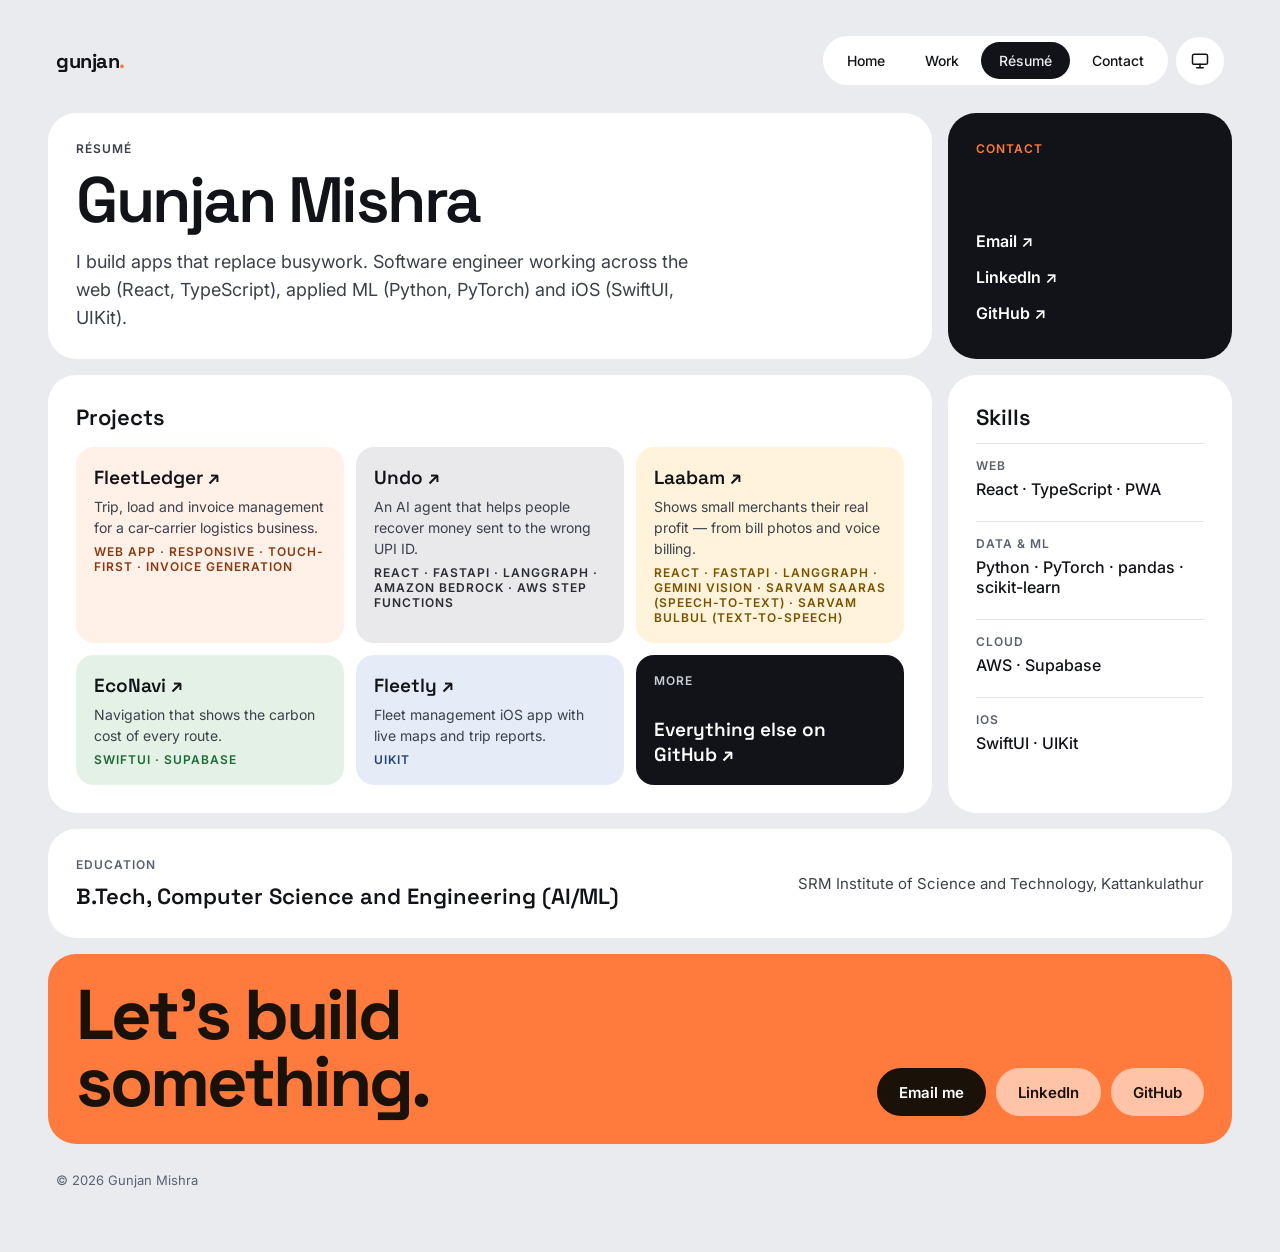
==== commit 4b204e05: "Update Undo and Laabam tech stacks Co-Authored-By: Claude Opus 5.5 <noreply@anthropic.com>" ====
--- a/resume.html
+++ b/resume.html
@@ -39,7 +39,7 @@
 
 <section class="tile c3" aria-labelledby="rp" style="gap: 16px">
 <h2 class="r-h2" id="rp">Projects</h2>
-<div class="r-projects"><a class="t-fleetledger" href="projects/fleetledger.html"><b>FleetLedger ↗</b><span>Trip, load and invoice management for a car-carrier logistics business.</span><small>Web app · Responsive · touch-first · Invoice generation</small></a><a class="t-undo" href="projects/undo.html"><b>Undo ↗</b><span>An AI agent that helps people recover money sent to the wrong UPI ID.</span><small>AI agent · PWA · AWS · Paytm Payment Gateway</small></a><a class="t-laabam" href="projects/laabam.html"><b>Laabam ↗</b><span>Shows small merchants their real profit — from bill photos and voice billing.</span><small>AI · Web app · Image &amp; voice input</small></a><a class="t-econavi" href="projects/econavi.html"><b>EcoNavi ↗</b><span>Navigation that shows the carbon cost of every route.</span><small>SwiftUI · Supabase</small></a><a class="t-fleetly" href="projects/fleetly.html"><b>Fleetly ↗</b><span>Fleet management iOS app with live maps and trip reports.</span><small>UIKit</small></a><a class="more" href="https://github.com/Gunjanmishra481" target="_blank" rel="noopener"><small>More</small><b>Everything else on GitHub ↗</b></a></div>
+<div class="r-projects"><a class="t-fleetledger" href="projects/fleetledger.html"><b>FleetLedger ↗</b><span>Trip, load and invoice management for a car-carrier logistics business.</span><small>Web app · Responsive · touch-first · Invoice generation</small></a><a class="t-undo" href="projects/undo.html"><b>Undo ↗</b><span>An AI agent that helps people recover money sent to the wrong UPI ID.</span><small>React · FastAPI · LangGraph · Amazon Bedrock · AWS Step Functions</small></a><a class="t-laabam" href="projects/laabam.html"><b>Laabam ↗</b><span>Shows small merchants their real profit — from bill photos and voice billing.</span><small>React · FastAPI · LangGraph · Gemini Vision · Sarvam Saaras (speech-to-text) · Sarvam Bulbul (text-to-speech)</small></a><a class="t-econavi" href="projects/econavi.html"><b>EcoNavi ↗</b><span>Navigation that shows the carbon cost of every route.</span><small>SwiftUI · Supabase</small></a><a class="t-fleetly" href="projects/fleetly.html"><b>Fleetly ↗</b><span>Fleet management iOS app with live maps and trip reports.</span><small>UIKit</small></a><a class="more" href="https://github.com/Gunjanmishra481" target="_blank" rel="noopener"><small>More</small><b>Everything else on GitHub ↗</b></a></div>
 </section>
 
 <section class="tile" aria-labelledby="rs" style="gap: 8px">
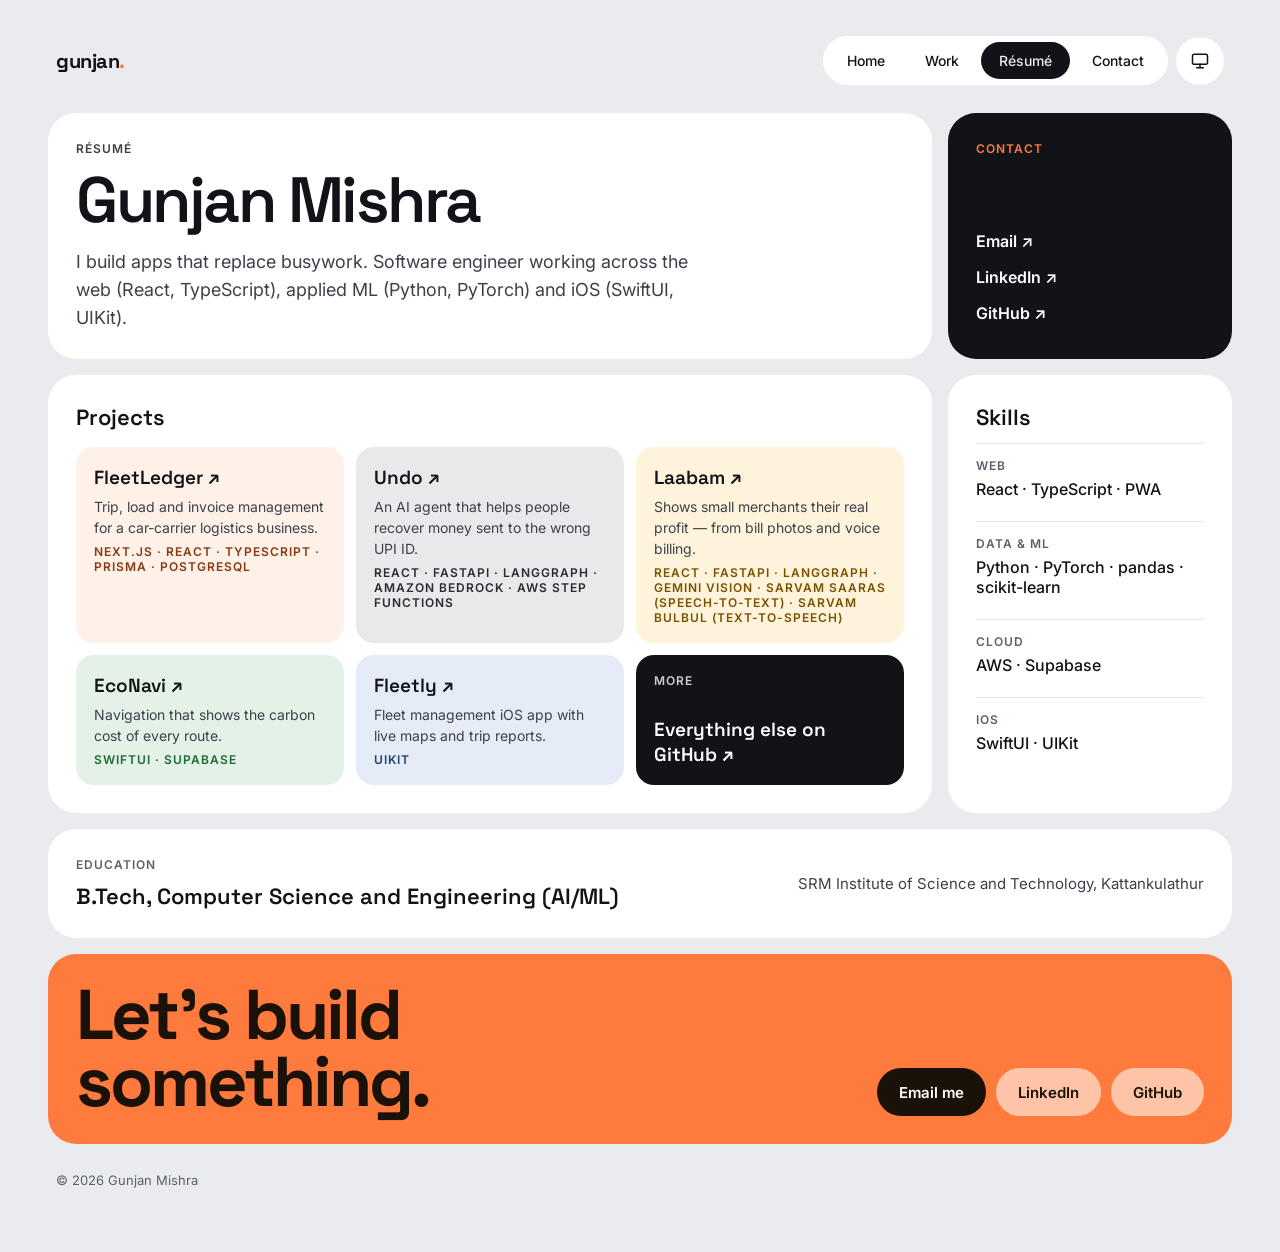
==== commit e06e9184: "Update FleetLedger tech stack Co-Authored-By: Claude Opus 5.5 <noreply@anthropic.com>" ====
--- a/resume.html
+++ b/resume.html
@@ -39,7 +39,7 @@
 
 <section class="tile c3" aria-labelledby="rp" style="gap: 16px">
 <h2 class="r-h2" id="rp">Projects</h2>
-<div class="r-projects"><a class="t-fleetledger" href="projects/fleetledger.html"><b>FleetLedger ↗</b><span>Trip, load and invoice management for a car-carrier logistics business.</span><small>Web app · Responsive · touch-first · Invoice generation</small></a><a class="t-undo" href="projects/undo.html"><b>Undo ↗</b><span>An AI agent that helps people recover money sent to the wrong UPI ID.</span><small>React · FastAPI · LangGraph · Amazon Bedrock · AWS Step Functions</small></a><a class="t-laabam" href="projects/laabam.html"><b>Laabam ↗</b><span>Shows small merchants their real profit — from bill photos and voice billing.</span><small>React · FastAPI · LangGraph · Gemini Vision · Sarvam Saaras (speech-to-text) · Sarvam Bulbul (text-to-speech)</small></a><a class="t-econavi" href="projects/econavi.html"><b>EcoNavi ↗</b><span>Navigation that shows the carbon cost of every route.</span><small>SwiftUI · Supabase</small></a><a class="t-fleetly" href="projects/fleetly.html"><b>Fleetly ↗</b><span>Fleet management iOS app with live maps and trip reports.</span><small>UIKit</small></a><a class="more" href="https://github.com/Gunjanmishra481" target="_blank" rel="noopener"><small>More</small><b>Everything else on GitHub ↗</b></a></div>
+<div class="r-projects"><a class="t-fleetledger" href="projects/fleetledger.html"><b>FleetLedger ↗</b><span>Trip, load and invoice management for a car-carrier logistics business.</span><small>Next.js · React · TypeScript · Prisma · PostgreSQL</small></a><a class="t-undo" href="projects/undo.html"><b>Undo ↗</b><span>An AI agent that helps people recover money sent to the wrong UPI ID.</span><small>React · FastAPI · LangGraph · Amazon Bedrock · AWS Step Functions</small></a><a class="t-laabam" href="projects/laabam.html"><b>Laabam ↗</b><span>Shows small merchants their real profit — from bill photos and voice billing.</span><small>React · FastAPI · LangGraph · Gemini Vision · Sarvam Saaras (speech-to-text) · Sarvam Bulbul (text-to-speech)</small></a><a class="t-econavi" href="projects/econavi.html"><b>EcoNavi ↗</b><span>Navigation that shows the carbon cost of every route.</span><small>SwiftUI · Supabase</small></a><a class="t-fleetly" href="projects/fleetly.html"><b>Fleetly ↗</b><span>Fleet management iOS app with live maps and trip reports.</span><small>UIKit</small></a><a class="more" href="https://github.com/Gunjanmishra481" target="_blank" rel="noopener"><small>More</small><b>Everything else on GitHub ↗</b></a></div>
 </section>
 
 <section class="tile" aria-labelledby="rs" style="gap: 8px">
